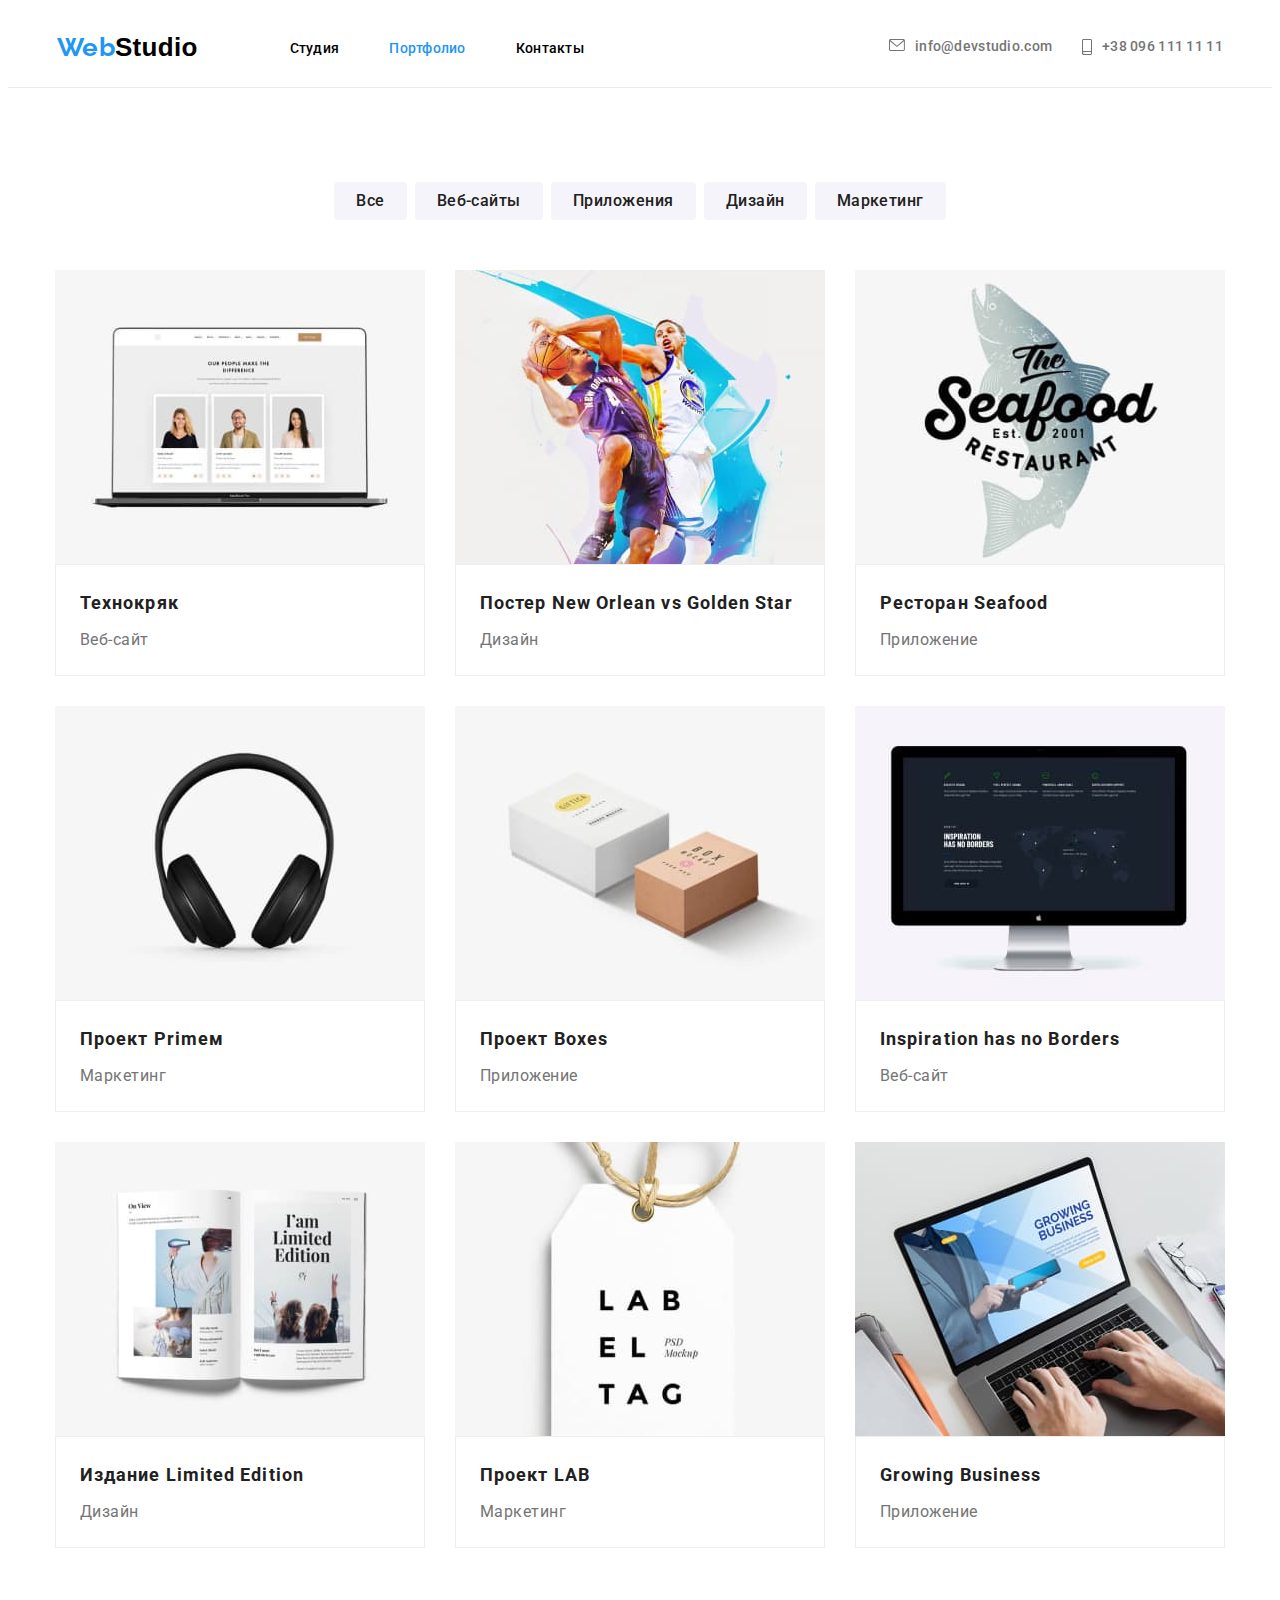
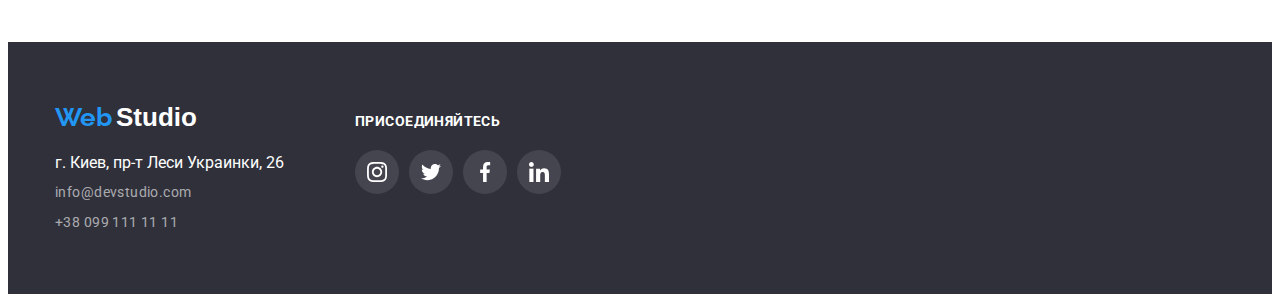
==== portfolio.html @ f614deb0 "Add files via upload" ====
<!DOCTYPE html>
<html lang="ru">
<head>
    <meta charset="UTF-8">
    <meta http-equiv="X-UA-Compatible" content="IE=edge">
    <meta name="viewport" content="width=device-width, initial-scale=1.0">
    <link rel="preconnect" href="https://fonts.googleapis.com">
    <link rel="preconnect" href="https://fonts.gstatic.com" crossorigin>
    <link href="https://fonts.googleapis.com/css2?family=Oleo+Script&family=Raleway:wght@700&family=Roboto:wght@400;500;700;900&display=swap" rel="stylesheet">
    <link rel="stylesheet" href="https://cdnjs.cloudflare.com/ajax/libs/modern-normalize/1.1.0/modern-normalize.min.css" integrity="sha512-wpPYUAdjBVSE4KJnH1VR1HeZfpl1ub8YT/NKx4PuQ5NmX2tKuGu6U/JRp5y+Y8XG2tV+wKQpNHVUX03MfMFn9Q==" crossorigin="anonymous" referrerpolicy="no-referrer" />
    <link href="styles.css" rel="stylesheet">
    <title>portfolio</title>
</head>
<body>
    <!--Шапка сайта-->
    <header class="portfolio-header">
        <div class="header container">
            <nav class="navigation">
                <a class="link" href="/">
                <span class="web">Web</span>
                <span class="studio">Studio</span>
                </a>
            </nav>
            <ul class="navigation-list">
                <li class="list"> <a class="link" href="index.html">Студия</a></li> 
                <li class="list"> <a class="link current" href="/">Портфолио</a></li> 
                <li class="list"> <a class="link" href="/">Контакты</a></li> 
            </ul>
    
            <ul class="contacts">
                <li class="mail-list list"><a class="mail link" href="mailto:info@devstudio.com">
                        <svg class="icon-mail">
                            <use href="/images/sprite.svg#icon-mail"></use>
                        </svg>info@devstudio.com</a></li>
                <li class="tel-list list"><a class="tel link" href="tel:+380961111111">
                        <svg class="icon-tel">
                            <use href="/images/sprite.svg#icon-tel"></use>
                        </svg>+38 096 111 11 11</a></li>
            </ul>
        </div>
    </header>
    <!--Герой-->
<main>
    <section class="menu">
        <div class="container">
            <ul class="menu-list">
                <li class="list">
                    <button class="menu-btn">Все</button>
                </li>
                <li class="list">
                    <button class="menu-btn">Веб-сайты</button>
                </li>
                <li class="list">
                    <button class="menu-btn">Приложения</button>
                </li>
                <li class="list">
                    <button class="menu-btn">Дизайн</button>
                </li>
                <li class="list">
                    <button class="menu-btn">Маркетинг</button>
                </li>
            </ul>
        </div>

        <div class="container">
            <ul class="gallery">
                <li class="gallery-list list">
                    <img src="images/gallery-1.jpg" alt="Проект Технокряк">
                    <div class="gallery-description">
                      <h2 class="gallery-title">Технокряк</h2>
                      <p class="gallery-text">Веб-сайт</p>
                    </div>
                    
                </li>
                <li class="gallery-list list">
                    <img src="images/gallery-2.jpg" alt="Постер New Orlean vs Golden Star">
                    <div class="gallery-description">
                      <h2 class="gallery-title">Постер New Orlean vs Golden Star</h2>
                      <p class="gallery-text">Дизайн</p>
                    </div>
                    
                </li>
                <li class="gallery-list list">
                    <img src="images/gallery-3.jpg" alt="Проект Ресторан Seafood">
                    <div class="gallery-description">
                      <h2 class="gallery-title">Ресторан Seafood</h2>
                      <p class="gallery-text">Приложение</p>
                    </div>
                    
                </li>    
                <li class="gallery-list list">
                    <img src="images/gallery-4.jpg" alt="Проект Prime">
                    <div class="gallery-description">
                      <h2 class="gallery-title">Проект Primeм</h2>
                      <p class="gallery-text">Маркетинг</p>
                    </div>
                    
                </li>
                <li class="gallery-list list">
                    <img src="images/gallery-5.jpg" alt="Проект Boxes">
                    <div class="gallery-description">
                      <h2 class="gallery-title">Проект Boxes</h2>
                      <p class="gallery-text">Приложение</p>
                    </div>
                    
                </li>
                <li class="gallery-list list">
                    <img src="images/gallery-6.jpg" alt="Inspiration has no Borders">
                    <div class="gallery-description">
                      <h2 class="gallery-title">Inspiration has no Borders</h2>
                      <p class="gallery-text">Веб-сайт</p>
                    </div>
                    
                </li>
                <li class="gallery-list list">
                    <img src="images/gallery-7.jpg" alt="Издание Limited Edition">
                    <div class="gallery-description">
                      <h2 class="gallery-title">Издание Limited Edition</h2>
                      <p class="gallery-text">Дизайн</p>
                    </div>
     
                    
                </li>
                <li class="gallery-list list">
                    <img src="images/gallery-8.jpg" alt="Проект LAB">
                    <div class="gallery-description">
                      <h2 class="gallery-title">Проект LAB</h2>
                      <p class="gallery-text">Маркетинг</p>
                    </div>
                    
                </li>
                <li class="gallery-list list">
                    <img src="images/gallery-9.jpg" alt="Проект Growing Business">
                    <div class="gallery-description">
                      <h2 class="gallery-title">Growing Business</h2>
                      <p class="gallery-text">Приложение</p>
                    </div>
                    
                </li>
             </ul>
        </div>
    </section>
</main>
<!--Футер-->
<footer>
    <div class="footer">
        <div class="footer-adress-list">
            <a class="logo link" href="/">
                <span class="web">Web</span>
                <span class="studio">Studio</span>
            </a>
            <address class="footer-address">
                <p class="address">г. Киев, пр-т Леси Украинки, 26</p>
                <a class="mail link" href="mailto:info@devstudio.com">info@devstudio.com</a>
                <a class="tel link" href="tel:+380991111111">+38 099 111 11 11</a>
            </address>
        </div>
        <div class="footer-social-links">
            <p class="footer-text">Присоединяйтесь</p>
            <ul class="footer-items">
                <li class="footer-list list">
                    <a class="footer-social-list-link">
                        <svg class="footer-icons" width="20" height="20">
                            <use href="./images/sprite.svg#icon-instagram" </use>
                        </svg>
                    </a>
                </li>
                <li class="footer-list list">
                    <a class="footer-social-list-link">
                        <svg class="footer-icons" width="20" height="20">
                            <use href="./images/sprite.svg#icon-twitter" </use>
                        </svg>
                    </a>
                </li>
                <li class="footer-list list">
                    <a class="footer-social-list-link">
                        <svg class="footer-icons" width="20" height="20">
                            <use href="./images/sprite.svg#icon-facebook" </use>
                        </svg>
                    </a>
                </li>
                <li class="footer-list list">
                    <a class="footer-social-list-link">
                        <svg class="footer-icons" width="20" height="20">
                            <use href="./images/sprite.svg#icon-linkedin" </use>
                        </svg>
                    </a>
                </li>
            </ul>
        </div>
    </div>

</footer>
</body>
</html>
---- styles.css ----
:root {
--accent-color: #2196F3;
--dark-grey-color: #212121;
--grey-color: #757575;
--black-color: #000000;
--white-color: #FFFFFF; 
--bg-color: #2F303A;
--icons-color: #AFB1B8;
}
*,
*::before,
*::after {
  box-sizing: border-box;
}
h1,
h2,
h3,
h4,
h5,
h6,
p {
  margin-top: 0;
  margin-bottom: 0;

}
body {
    font-family: 'Roboto', sans-serif;
    font-style: normal;
    color: var(--dark-grey-color);
}
ul, ol {
    margin-top: 0;
    margin-bottom: 0;
    padding-left: 0;
}

img {
    display: block;
    max-width: 100%;
    height: auto;
    margin: 0;

}
address {
    font-style: normal;
}
header {
    padding-top: 24px;
    padding-bottom: 24px;
}
.container {
    max-width: 1200px;
    margin-left: auto;
    margin-right: auto;
    padding-left: 15px;
    padding-right: 15px;
}
.header {
    display: flex;
    justify-content: center;
    align-items: center;  
}
button {
    cursor: pointer;
}
section {
    padding-bottom: 94px;
}
.list {
    list-style: none;
}
.link {
    text-decoration: none;
}
.link.current {
    color: var(--accent-color);
}
.navigation {
    margin-right: 92px;
}
.navigation-list {
    display: flex;
}
.navigation-list a {
    font-weight: 500;
    font-size: 14px;
    line-height: 1.14;
    letter-spacing: 0.02em;
    color: var(--black-color);
}
.navigation-list li:not(:last-child) {
    margin-right: 50px;
}

.navigation a {
    display:flex;
    color: var(--dark-grey-color);
    font-weight: 500;
    font-size: 14px;
    line-height: 1.14;
    letter-spacing: 0.02em;
}
.navigation a:hover,
.navigation a:focus {
    color: var(--accent-color);
}
.web {
    font-family: 'Raleway', sans-serif;
    font-weight: bold;
    font-size: 26px;
    line-height: 1.19;
    color: var(--accent-color);
}
.studio {
    font-family: 'Oleo', sans-serif;
    font-weight: bold;
    font-size: 26px;
    line-height: 1.19;
    color: var(--black-color);
}
.contacts {
    display: flex;
}
.mail-list {
    margin-left: 305px;
}
.tel-list {
    margin-left: 30px;
}
.mail-list a,
.tel-list a {
    display: flex;
    text-align: center;
    justify-content: center;
}
.mail, .tel {
    display: inline-block;
    font-weight: 500;
    font-size: 14px;
    line-height: 1.14;
    letter-spacing: 0.02em;
    color: var(--grey-color);
    min-width: 122px;
}
.mail:hover,
.mail:focus,
.tel:hover,
.tel:focus {
    color: var(--accent-color);
}

.icon-mail {
    fill: currentColor;
    width: 16px;
    height: 12px;
    margin-right: 10px;
    vertical-align: middle;
}
.icon-tel {
    fill: currentColor;
    width: 10px;
    height: 16px;
    margin-right: 10px;
    vertical-align: middle;
}
.hero {
    min-width: 1600px;
    height: 600px;
    background-size: cover;
    background-image: linear-gradient(rgba(47, 48, 58, 0.4),rgba(47, 48, 58, 0.4)), url(/images/bg.jpg);
    background-repeat: no-repeat;
    text-align: center;
    padding-top: 200px;
    padding-bottom: 200px;
    margin: 0 auto;
}

.hero-title {
    color: var(--white-color);
    text-transform: uppercase;
    font-weight: 900;
    font-size: 44px;
    line-height: 1.36;
    letter-spacing: 0.06em;
    text-align: center;
    padding-bottom: 30px;
}
.hero-button {
    font-family: 'Roboto', sans-serif;
    font-style: normal;
    min-width: 200px;
    height: 50px;
    font-weight: bold;
    font-size: 16px;
    line-height: 1.88;
    letter-spacing: 0.06em;
    text-align: center;
    background-color: var(--accent-color);
    color: var(--white-color);
    padding: 10px 32px;
    margin: 0 auto;
    box-shadow: 0px 4px 4px rgba(0, 0, 0, 0.15);
    border-radius: 4px;
    border-color: transparent;
}
.caption {
    font-weight: bold;
    font-size: 36px;
    line-height: 1.17;
    text-align: center;
    letter-spacing: 0.03em;
    margin-bottom: 50px;
}
.features {
    margin: 0 auto;
    padding-top: 94px;
    padding-bottom: 94px;
}
.features ul {
    display: flex;
}
.features-list {
    width: 270px;
}
.features-list:not(:last-child) {
    margin-right: 30px;
}
.features-box {
    display: flex;
    align-items: center; 
    justify-content: center;
    width: 270px;
    height: 120px;
    background-color: #F5F4FA;
    border-radius: 4px;
    border-color: transparent;
    margin-bottom: 30px;
}
.features-icons {
    width: 70px;
    height: 70px;
}
.features-title {
    font-weight: bold;
    font-size: 14px;
    line-height: 16px;
    letter-spacing: 1.14;
    text-transform: uppercase;
    margin-bottom: 10px;
}
.features-text {
    font-family: 'Roboto', sans-serif;
    font-style: normal;
    font-weight: normal;
    font-size: 14px;
    line-height: 1.71;
    letter-spacing: 0.03em;
    color: var(--grey-color);
}
.examples {
    display: flex;
    margin: 0 auto;
    flex-basis: calc(100% / 3 -30px);
}
.examples li:not(:last-child) {
    margin-right: 30px;
}
.team {
    display: flex;
    padding-top: 94px;;
    padding-bottom: 94px;
    background-color: #F5F4FA;
    min-width: 1600px;
}

.team-list {
    display: flex;
    align-items: center;
}
.team-list-card {
    box-sizing: border-box;
    margin-right: 30px;
    flex-basis: calc(100% / 4 -30px);
    background-color: var(--white-color);
    box-shadow: 0px 1px 3px rgba(0, 0, 0, 0.12), 0px 1px 1px rgba(0, 0, 0, 0.14), 0px 2px 1px rgba(0, 0, 0, 0.2);
    border-radius: 0px 0px 4px 4px;
}
.team-list-card img {
    width: 100%;
}
.team-list-card:not(:last-child) {
    margin-right: 30px;
}
.team-description {
    padding-top: 30px;
    padding-bottom: 30px;
    padding-left: 32px;
    padding-right: 32px;
}
.name {
    font-weight: 500;
    font-size: 16px;
    line-height: 1.19;
    text-align: center;
    letter-spacing: 0.03em;
    margin-bottom: 10px;
}
.position {
    font-weight: normal;
    font-size: 16px;
    line-height: 1.19;
    text-align: center;
    letter-spacing: 0.03em;
    color: var(--grey-color);
}
.social-list {
    display: flex;
    justify-content: space-between;
    margin-top: 16px;
}

.social-list-link {
    display: flex;
    align-items: center;
    justify-content: center;
    width: 44px;
    height: 44px;
    background-color: none;
    border-radius: 50%;
}
.social-list-link:hover,
.social-list-link:focus {
    background-color: var(--accent-color);
}
.social-list-icon, .clients-list-icon {
    fill: var(--icons-color);
}
.social-list-link:hover .social-list-icon,
.social-list-link:focus .social-list-icon {
    fill: var(--white-color);
}
.all-clients {
    padding-top: 92px;
    padding-bottom: 96px;
}
.clients {
    display: flex;
    text-align: center;
    justify-content: center;
}
.clients-list {
    border: 1px solid var(--icons-color);
    border-radius: 4px;
}
.clients-list:not(:last-child) {
    margin-right: 30px;
}
.clients-list:hover,
.clients-list:focus {
    fill: var(--accent-color);
    border: 1px solid var(--accent-color);
}
.clients-list-link:hover .clients-list-icon,
.clients-list-link:focus .clients-list-icon {
    fill: var(--accent-color);
}
footer {
    height: 252px;
    background-color: var(--bg-color);
}
footer .studio,
footer .address {
    color: var(--white-color);
}
.footer {
    display: flex;
    align-items: baseline;
    width: 1200px;
    margin-left: auto;
    margin-right: auto;
    padding: 60px 15px;
}
.footer-address {
    margin-top: 20px;
}
.footer-address a {
    font-family: 'Roboto', sans-serif;
    font-style: normal;
    font-weight: normal;
    font-size: 14px;
    line-height: 1.71;
    letter-spacing: 0.03em;
    color: rgba(255, 255, 255, 0.6);
}

address .mail {
    display: block;
    margin-top: 9px;
    margin-bottom: 6px;
}
.footer-adress-list {
    min-width: 230px;
    margin-right: 70px;
}
.footer-social-links {
    min-width: 206px;
}
.footer-text {
    font-family: 'Roboto',sans-serif;
    font-style: normal;
    font-weight: 700;
    font-size: 14px;
    font-weight: 16px;
    line-height: 1.14;
    letter-spacing: 0.03em;
    text-transform: uppercase;
    color: var(--white-color);
    margin-bottom: 20px;

}
.footer-items {
    display: flex;
}
.footer-list:not(:last-child) {
    margin-right: 10px;
}

.footer-social-list-link {
    display: flex;
    align-items: center;
    justify-content: center;
    width: 44px;
    height: 44px;
    background-color: rgba(255, 255, 255, 0.1);
    border-radius: 50%;
}
.footer-social-list-link:hover,
.footer-social-list-link:focus {
    background-color: var(--accent-color);
}
.footer-icons {
    fill: var(--white-color);
}
.portfolio-header {
    border-bottom: 1px solid #ECECEC;
}
.menu {
    padding-top: 94px;
    padding-bottom: 94px;
}
.menu-list {
    display: flex;
    justify-content: center;
    margin-bottom: 50px;
}
.menu-list li:not(:last-child) {
    margin-right: 8px;
}
.menu-btn {
    font-family: 'Roboto', sans-serif; 
    font-style: normal;
    font-weight: 500;
    font-size: 16px;
    line-height: 1.625;
    text-align: center;
    letter-spacing: 0.03em;
    background-color: #F5F4FA;
    color: var(--dark-grey-color);
    border-radius: 4px;
    border: transparent;
    padding: 6px 22px;
}
.menu-btn:hover,
.menu-btn:focus {
    background-color: var(--accent-color);
    color: var(--white-color);
}
.gallery {
    display: flex;
    flex-wrap: wrap;
    margin-right: -30px;
    margin-bottom: -30px;
}
.gallery-list {
    margin-right: 30px;
    margin-bottom: 30px;
    flex-basis: calc(100%/3 - 30px);
}
.gallery-list:nth-child(3n) {
    margin-right: 0;
}

.gallery-list img {
    width: 370px;
}
.gallery-description {
    box-sizing: content-box;
    border:  1px solid #EEEEEE;
    padding: 20px 24px;
}
.gallery-title {
    font-weight: bold;
    font-size: 18px;
    line-height: 36px;
    letter-spacing: 0.06em;
    color: var(--dark-grey-color);

}  
.gallery-text {
    font-weight: normal;
    font-size: 16px;
    line-height: 30px;
    letter-spacing: 0.03em;
    color: var(--grey-color);
    margin-top: 4px;
}
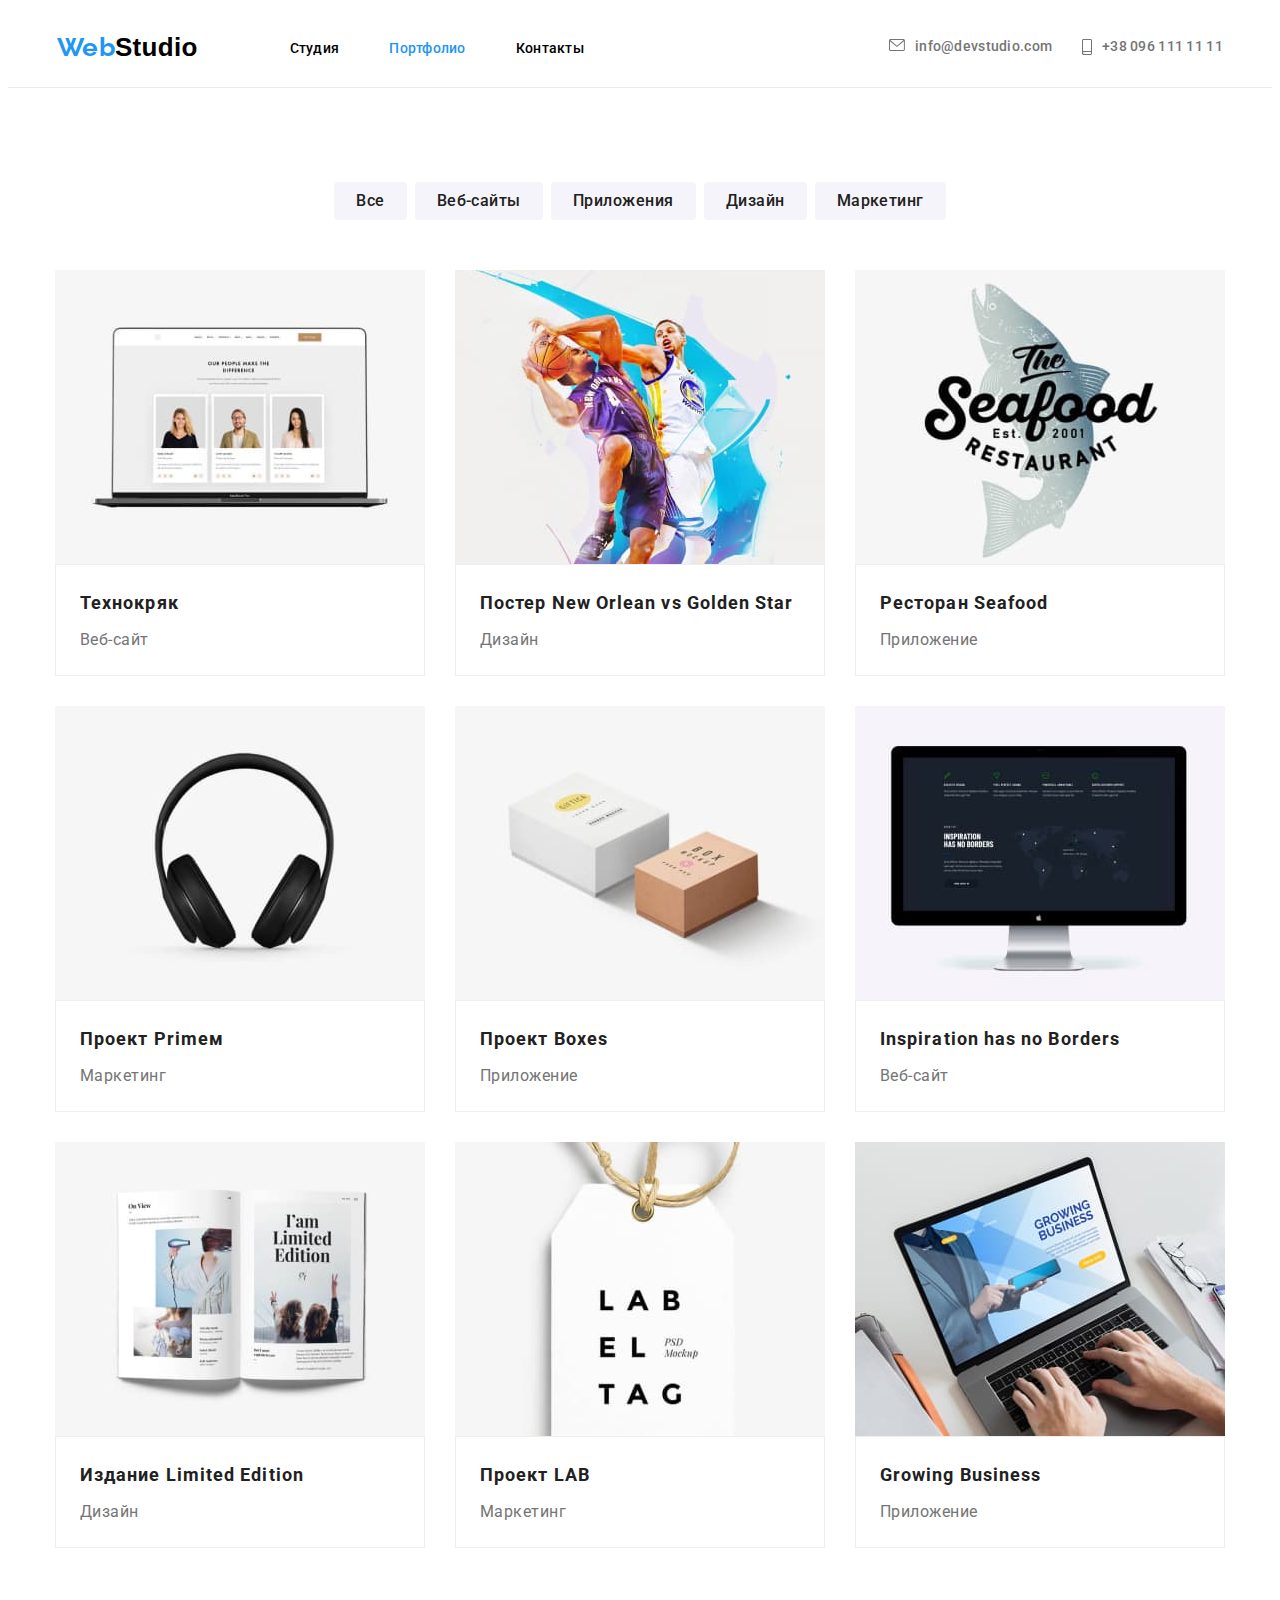
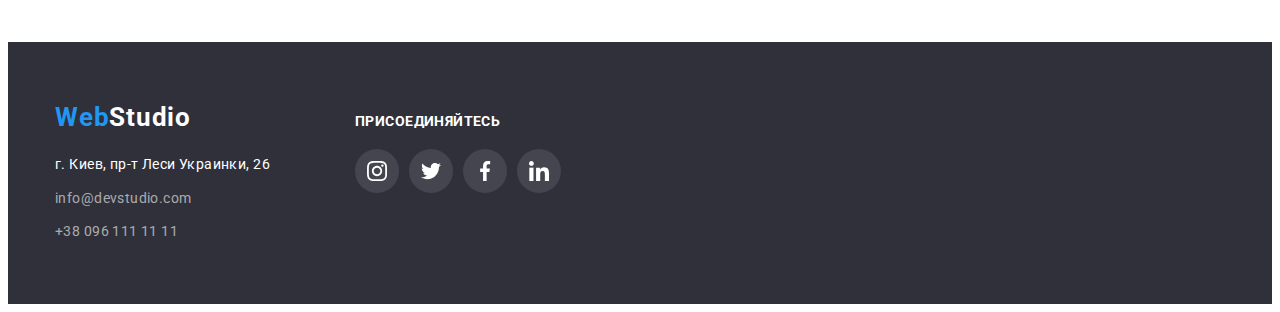
==== commit cb670edd: "Add files via upload" ====
--- a/portfolio.html
+++ b/portfolio.html
@@ -30,11 +30,11 @@
             <ul class="contacts">
                 <li class="mail-list list"><a class="mail link" href="mailto:info@devstudio.com">
                         <svg class="icon-mail">
-                            <use href="/images/sprite.svg#icon-mail"></use>
+                            <use href="images/sprite.svg#icon-mail"></use>
                         </svg>info@devstudio.com</a></li>
                 <li class="tel-list list"><a class="tel link" href="tel:+380961111111">
                         <svg class="icon-tel">
-                            <use href="/images/sprite.svg#icon-tel"></use>
+                            <use href="images/sprite.svg#icon-tel"></use>
                         </svg>+38 096 111 11 11</a></li>
             </ul>
         </div>
@@ -65,131 +65,156 @@
         <div class="container">
             <ul class="gallery">
                 <li class="gallery-list list">
-                    <img src="images/gallery-1.jpg" alt="Проект Технокряк">
-                    <div class="gallery-description">
-                      <h2 class="gallery-title">Технокряк</h2>
-                      <p class="gallery-text">Веб-сайт</p>
-                    </div>
-                    
-                </li>
-                <li class="gallery-list list">
-                    <img src="images/gallery-2.jpg" alt="Постер New Orlean vs Golden Star">
-                    <div class="gallery-description">
-                      <h2 class="gallery-title">Постер New Orlean vs Golden Star</h2>
-                      <p class="gallery-text">Дизайн</p>
-                    </div>
-                    
-                </li>
-                <li class="gallery-list list">
-                    <img src="images/gallery-3.jpg" alt="Проект Ресторан Seafood">
-                    <div class="gallery-description">
-                      <h2 class="gallery-title">Ресторан Seafood</h2>
-                      <p class="gallery-text">Приложение</p>
-                    </div>
-                    
+                    <div class="gallery-card">
+                        <a class="link" href="/">
+                            <img class="gallery-photo" src="images/gallery-1.jpg" alt="Проект Технокряк">
+                            <div class="gallery-description">
+                                <h2 class="gallery-title">Технокряк</h2>
+                                <p class="gallery-text">Веб-сайт</p>
+                            </div>
+                        </a>
+                    </div>
+                </li>
+                <li class="gallery-list list">
+                    <div class="gallery-card">
+                        <a class="link" href="/">
+                            <img src="images/gallery-2.jpg" alt="Постер New Orlean vs Golden Star">
+                            <div class="gallery-description">
+                                <h2 class="gallery-title">Постер New Orlean vs Golden Star</h2>
+                                <p class="gallery-text">Дизайн</p>
+                            </div>
+                        </a>
+                    </div>
+                </li>
+                <li class="gallery-list list">
+                    <div class="gallery-card">
+                        <a class="link" href="/">
+                            <img src="images/gallery-3.jpg" alt="Проект Ресторан Seafood">
+                            <div class="gallery-description">
+                                <h2 class="gallery-title">Ресторан Seafood</h2>
+                                <p class="gallery-text">Приложение</p>
+                            </div>
+                        </a>
+                    </div>
                 </li>    
                 <li class="gallery-list list">
-                    <img src="images/gallery-4.jpg" alt="Проект Prime">
-                    <div class="gallery-description">
-                      <h2 class="gallery-title">Проект Primeм</h2>
-                      <p class="gallery-text">Маркетинг</p>
-                    </div>
-                    
-                </li>
-                <li class="gallery-list list">
-                    <img src="images/gallery-5.jpg" alt="Проект Boxes">
-                    <div class="gallery-description">
-                      <h2 class="gallery-title">Проект Boxes</h2>
-                      <p class="gallery-text">Приложение</p>
-                    </div>
-                    
-                </li>
-                <li class="gallery-list list">
-                    <img src="images/gallery-6.jpg" alt="Inspiration has no Borders">
-                    <div class="gallery-description">
-                      <h2 class="gallery-title">Inspiration has no Borders</h2>
-                      <p class="gallery-text">Веб-сайт</p>
-                    </div>
-                    
-                </li>
-                <li class="gallery-list list">
-                    <img src="images/gallery-7.jpg" alt="Издание Limited Edition">
-                    <div class="gallery-description">
-                      <h2 class="gallery-title">Издание Limited Edition</h2>
-                      <p class="gallery-text">Дизайн</p>
-                    </div>
-     
-                    
-                </li>
-                <li class="gallery-list list">
-                    <img src="images/gallery-8.jpg" alt="Проект LAB">
-                    <div class="gallery-description">
-                      <h2 class="gallery-title">Проект LAB</h2>
-                      <p class="gallery-text">Маркетинг</p>
-                    </div>
-                    
-                </li>
-                <li class="gallery-list list">
-                    <img src="images/gallery-9.jpg" alt="Проект Growing Business">
-                    <div class="gallery-description">
-                      <h2 class="gallery-title">Growing Business</h2>
-                      <p class="gallery-text">Приложение</p>
-                    </div>
-                    
+                    <div class="gallery-card">
+                        <a class="link" href="/">
+                            <img src="images/gallery-4.jpg" alt="Проект Prime">
+                            <div class="gallery-description">
+                                <h2 class="gallery-title">Проект Primeм</h2>
+                                <p class="gallery-text">Маркетинг</p>
+                            </div>
+                        </a>
+                    </div>
+                </li>
+                <li class="gallery-list list">
+                    <div class="gallery-card">
+                        <a class="link" href="/">
+                            <img src="images/gallery-5.jpg" alt="Проект Boxes">
+                            <div class="gallery-description">
+                                <h2 class="gallery-title">Проект Boxes</h2>
+                                <p class="gallery-text">Приложение</p>
+                            </div>
+                        </a>
+                    </div>
+                </li>
+                <li class="gallery-list list">
+                    <div class="gallery-card">
+                        <a class="link" href="/">
+                            <img src="images/gallery-6.jpg" alt="Inspiration has no Borders">
+                            <div class="gallery-description">
+                                <h2 class="gallery-title">Inspiration has no Borders</h2>
+                                <p class="gallery-text">Веб-сайт</p>
+                            </div>
+                        </a>
+                    </div>  
+                </li>
+                <li class="gallery-list list">
+                    <div class="gallery-card">
+                        <a class="link" href="/">
+                            <img src="images/gallery-7.jpg" alt="Издание Limited Edition">
+                            <div class="gallery-description">
+                                <h2 class="gallery-title">Издание Limited Edition</h2>
+                                <p class="gallery-text">Дизайн</p>
+                            </div>
+                        </a>
+                    </div>
+                </li>
+                <li class="gallery-list list">
+                    <div class="gallery-card">
+                        <a class="link" href="/">
+                            <img src="images/gallery-8.jpg" alt="Проект LAB">
+                            <div class="gallery-description">
+                                <h2 class="gallery-title">Проект LAB</h2>
+                                <p class="gallery-text">Маркетинг</p>
+                            </div>
+                        </a>
+                    </div>
+                </li>
+                <li class="gallery-list list">
+                    <div class="gallery-card">
+                        <a class="link" href="/">
+                            <img src="images/gallery-9.jpg" alt="Проект Growing Business">
+                            <div class="gallery-description">
+                                <h2 class="gallery-title">Growing Business</h2>
+                                <p class="gallery-text">Приложение</p>
+                            </div>
+                        </a>
+                    </div>
                 </li>
              </ul>
         </div>
     </section>
 </main>
 <!--Футер-->
-<footer>
-    <div class="footer">
-        <div class="footer-adress-list">
-            <a class="logo link" href="/">
-                <span class="web">Web</span>
-                <span class="studio">Studio</span>
-            </a>
-            <address class="footer-address">
-                <p class="address">г. Киев, пр-т Леси Украинки, 26</p>
-                <a class="mail link" href="mailto:info@devstudio.com">info@devstudio.com</a>
-                <a class="tel link" href="tel:+380991111111">+38 099 111 11 11</a>
-            </address>
-        </div>
-        <div class="footer-social-links">
-            <p class="footer-text">Присоединяйтесь</p>
-            <ul class="footer-items">
-                <li class="footer-list list">
-                    <a class="footer-social-list-link">
-                        <svg class="footer-icons" width="20" height="20">
-                            <use href="./images/sprite.svg#icon-instagram" </use>
-                        </svg>
-                    </a>
-                </li>
-                <li class="footer-list list">
-                    <a class="footer-social-list-link">
-                        <svg class="footer-icons" width="20" height="20">
-                            <use href="./images/sprite.svg#icon-twitter" </use>
-                        </svg>
-                    </a>
-                </li>
-                <li class="footer-list list">
-                    <a class="footer-social-list-link">
-                        <svg class="footer-icons" width="20" height="20">
-                            <use href="./images/sprite.svg#icon-facebook" </use>
-                        </svg>
-                    </a>
-                </li>
-                <li class="footer-list list">
-                    <a class="footer-social-list-link">
-                        <svg class="footer-icons" width="20" height="20">
-                            <use href="./images/sprite.svg#icon-linkedin" </use>
+<footer class="footer">
+    <div class="footer-container container">
+        <div class="contacts-footer">
+            <a href="./index.html" class="logo-footer">Web<span class="studio-logo-footer">Studio</span></a>
+            <address class="address">г. Киев, пр-т Леси Украинки, 26</address>
+
+            <ul class="list">
+                <li class="contacts-footer-list"><a href="mailto:info@devstudio.com"
+                        class="contacts-footer">info@devstudio.com</a></li>
+                <li class="contacts-footer-li"><a href="tel:+380961111111" class="contacts-footer">+38 096 111 11 11</a>
+                </li>
+            </ul>
+        </div>
+        <div class="social-footer">
+            <p class="join-social">присоединяйтесь</p>
+            <ul class="footer-social-list">
+                <li class="social-footer-item list">
+                    <a href="" class="social-footer-link">
+                        <svg class="social-footer-icon" width="20" height="20">
+                            <use href="./images/sprite.svg#icon-instagram"></use>
+                        </svg>
+                    </a>
+                </li>
+                <li class="social-footer-item list">
+                    <a href="" class="social-footer-link">
+                        <svg class="social-footer-icon" width="20" height="20">
+                            <use href="./images/sprite.svg#icon-twitter"></use>
+                        </svg>
+                    </a>
+                </li>
+                <li class="social-footer-item list">
+                    <a href="" class="social-footer-link">
+                        <svg class="social-footer-icon" width="20" height="20">
+                            <use href="./images/sprite.svg#icon-facebook"></use>
+                        </svg>
+                    </a>
+                </li>
+                <li class="social-footer-item list">
+                    <a href="" class="social-footer-link">
+                        <svg class="social-footer-icon" width="20" height="20">
+                            <use href="./images/sprite.svg#icon-linkedin"></use>
                         </svg>
                     </a>
                 </li>
             </ul>
         </div>
     </div>
-
 </footer>
 </body>
 </html>--- a/styles.css
+++ b/styles.css
@@ -21,8 +21,8 @@
 p {
   margin-top: 0;
   margin-bottom: 0;
-
-}
+}
+
 body {
     font-family: 'Roboto', sans-serif;
     font-style: normal;
@@ -101,7 +101,10 @@
     letter-spacing: 0.02em;
 }
 .navigation a:hover,
-.navigation a:focus {
+.navigation a:focus,
+.navigation-list a:hover,
+.navigation-list a:focus {
+    display: block;
     color: var(--accent-color);
 }
 .web {
@@ -146,6 +149,7 @@
 .mail:focus,
 .tel:hover,
 .tel:focus {
+    display: block;
     color: var(--accent-color);
 }
 
@@ -167,7 +171,7 @@
     min-width: 1600px;
     height: 600px;
     background-size: cover;
-    background-image: linear-gradient(rgba(47, 48, 58, 0.4),rgba(47, 48, 58, 0.4)), url(/images/bg.jpg);
+    background-image: linear-gradient(rgba(47, 48, 58, 0.4),rgba(47, 48, 58, 0.4)), url(images/bg.jpg);
     background-repeat: no-repeat;
     text-align: center;
     padding-top: 200px;
@@ -318,7 +322,6 @@
     justify-content: space-between;
     margin-top: 16px;
 }
-
 .social-list-link {
     display: flex;
     align-items: center;
@@ -332,13 +335,13 @@
 .social-list-link:focus {
     background-color: var(--accent-color);
 }
-.social-list-icon, .clients-list-icon {
-    fill: var(--icons-color);
-}
 .social-list-link:hover .social-list-icon,
 .social-list-link:focus .social-list-icon {
     fill: var(--white-color);
 }
+.social-list-icon, .clients-list-icon {
+    fill: var(--icons-color);
+}
 .all-clients {
     padding-top: 92px;
     padding-bottom: 96px;
@@ -349,97 +352,129 @@
     justify-content: center;
 }
 .clients-list {
+    display: flex;
+}
+.clients-list:not(:last-child) {
+    margin-right: 30px;
+}
+.clients-list-link {
+    display: flex;
+    text-align: center;
+    justify-content: center;
+    width: 170px;
+    height: 92px;
     border: 1px solid var(--icons-color);
     border-radius: 4px;
-}
-.clients-list:not(:last-child) {
-    margin-right: 30px;
-}
-.clients-list:hover,
-.clients-list:focus {
-    fill: var(--accent-color);
+    padding: 16px 32px;
+}
+.clients-list-link:hover,
+.clients-list-link:focus {
     border: 1px solid var(--accent-color);
 }
 .clients-list-link:hover .clients-list-icon,
 .clients-list-link:focus .clients-list-icon {
     fill: var(--accent-color);
 }
-footer {
-    height: 252px;
+.footer {
     background-color: var(--bg-color);
-}
-footer .studio,
-footer .address {
+    padding-top: 60px;
+    padding-bottom: 60px;
+}
+
+.logo-footer {
+    display: inline-block;
+
+    margin-bottom: 20px;
+    font-family: 'Roboto', sans-serif;
+    font-weight: 700;
+    font-size: 26px;
+    line-height: 1.19;
+    letter-spacing: 0.03em;
+    color: var(--accent-color);
+    text-decoration: none;
+}
+
+.studio-logo-footer {
     color: var(--white-color);
 }
-.footer {
+
+.address {
+    margin-bottom: 10px;
+    font-style: normal;
+    font-size: 14px;
+    line-height: 1.7;
+    letter-spacing: 0.03em;
+    color: var(--white-color);
+}
+
+.contacts-footer-list:not(:last-child) {
+    margin-bottom: 10px;
+}
+
+.contacts-footer {
+    font-weight: 400;
+    font-size: 14px;
+    line-height: 1.7;
+    letter-spacing: 0.03em;
+    color: rgba(255, 255, 255, 0.6);
+    text-decoration: none;
+}
+
+.contacts-footer:hover,
+.contacts-footer:focus {
+    color: var(--accent-color);
+}
+
+.footer-container {
     display: flex;
     align-items: baseline;
-    width: 1200px;
-    margin-left: auto;
-    margin-right: auto;
-    padding: 60px 15px;
-}
-.footer-address {
-    margin-top: 20px;
-}
-.footer-address a {
-    font-family: 'Roboto', sans-serif;
-    font-style: normal;
-    font-weight: normal;
-    font-size: 14px;
-    line-height: 1.71;
-    letter-spacing: 0.03em;
-    color: rgba(255, 255, 255, 0.6);
-}
-
-address .mail {
-    display: block;
-    margin-top: 9px;
-    margin-bottom: 6px;
-}
-.footer-adress-list {
+}
+
+.contacts-footer {
     min-width: 230px;
     margin-right: 70px;
 }
-.footer-social-links {
-    min-width: 206px;
-}
-.footer-text {
-    font-family: 'Roboto',sans-serif;
-    font-style: normal;
+
+.social-footer {
+    display: block;
+    align-items: center;
+}
+
+.footer-social-list {
+    display: flex;
+}
+
+.social-footer-item:not(:last-child) {
+    margin-right: 10px;
+}
+
+.social-footer-link {
+    display: flex;
+    align-items: center;
+    justify-content: center;
+    width: 44px;
+    height: 44px;
+    border-radius: 50%;
+    background-color: #44454E;
+}
+
+.social-footer-icon {
+    fill: var(--white-color);
+}
+
+.social-footer-link:hover,
+.social-footer-link:focus {
+    background-color: var(--accent-color)
+}
+
+.join-social {
+    margin-bottom: 20px;
     font-weight: 700;
     font-size: 14px;
-    font-weight: 16px;
-    line-height: 1.14;
+    line-height: 16px;
     letter-spacing: 0.03em;
     text-transform: uppercase;
     color: var(--white-color);
-    margin-bottom: 20px;
-
-}
-.footer-items {
-    display: flex;
-}
-.footer-list:not(:last-child) {
-    margin-right: 10px;
-}
-
-.footer-social-list-link {
-    display: flex;
-    align-items: center;
-    justify-content: center;
-    width: 44px;
-    height: 44px;
-    background-color: rgba(255, 255, 255, 0.1);
-    border-radius: 50%;
-}
-.footer-social-list-link:hover,
-.footer-social-list-link:focus {
-    background-color: var(--accent-color);
-}
-.footer-icons {
-    fill: var(--white-color);
 }
 .portfolio-header {
     border-bottom: 1px solid #ECECEC;
@@ -481,6 +516,7 @@
     margin-right: -30px;
     margin-bottom: -30px;
 }
+
 .gallery-list {
     margin-right: 30px;
     margin-bottom: 30px;
@@ -489,8 +525,12 @@
 .gallery-list:nth-child(3n) {
     margin-right: 0;
 }
-
-.gallery-list img {
+.gallery-card a:hover,
+.gallery-card a:focus {
+    box-shadow: 2px 6px 8px 1px rgba(0, 0, 0, 0.3);;
+  
+}
+.gallery-photo {
     width: 370px;
 }
 .gallery-description {
@@ -498,6 +538,7 @@
     border:  1px solid #EEEEEE;
     padding: 20px 24px;
 }
+
 .gallery-title {
     font-weight: bold;
     font-size: 18px;
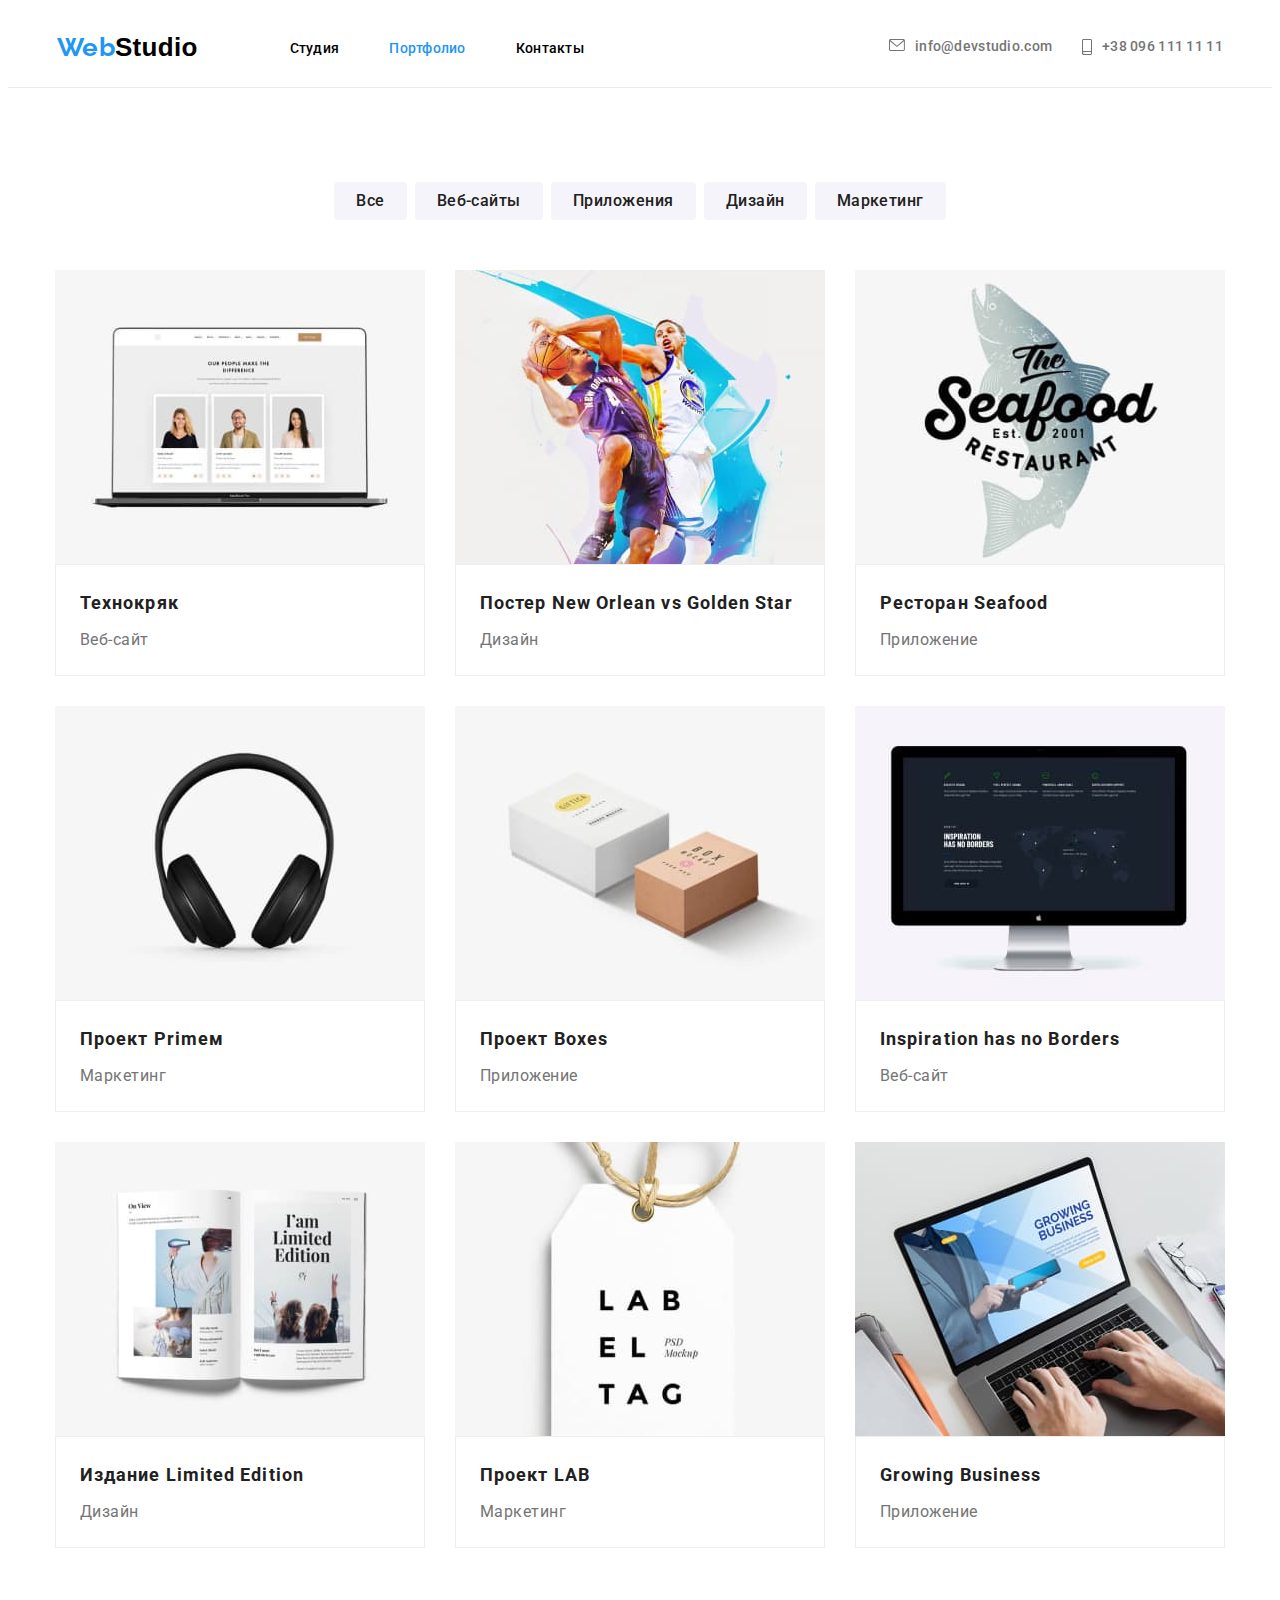
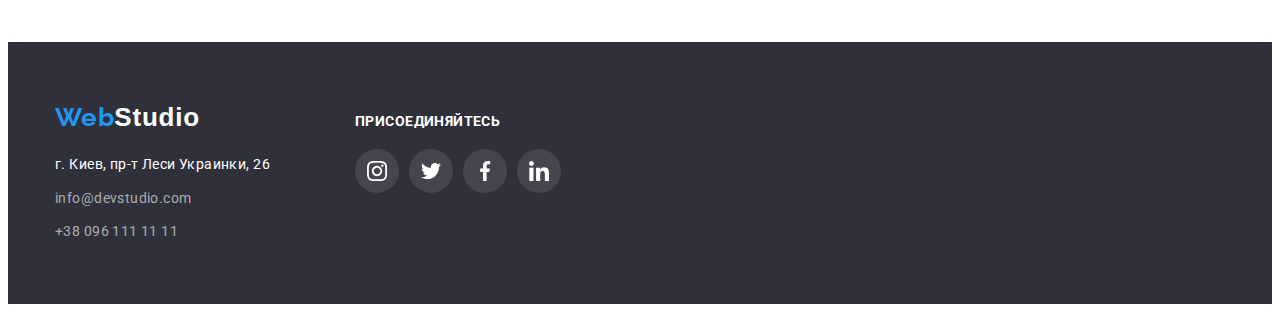
==== commit 0bf84618: "Add files via upload" ====
--- a/portfolio.html
+++ b/portfolio.html
@@ -66,7 +66,7 @@
             <ul class="gallery">
                 <li class="gallery-list list">
                     <div class="gallery-card">
-                        <a class="link" href="/">
+                        <a class="gallery-card-link link" href="/">
                             <img class="gallery-photo" src="images/gallery-1.jpg" alt="Проект Технокряк">
                             <div class="gallery-description">
                                 <h2 class="gallery-title">Технокряк</h2>
@@ -77,7 +77,7 @@
                 </li>
                 <li class="gallery-list list">
                     <div class="gallery-card">
-                        <a class="link" href="/">
+                        <a class="gallery-card-link link" href="/">
                             <img src="images/gallery-2.jpg" alt="Постер New Orlean vs Golden Star">
                             <div class="gallery-description">
                                 <h2 class="gallery-title">Постер New Orlean vs Golden Star</h2>
@@ -88,7 +88,7 @@
                 </li>
                 <li class="gallery-list list">
                     <div class="gallery-card">
-                        <a class="link" href="/">
+                        <a class="gallery-card-link link" href="/">
                             <img src="images/gallery-3.jpg" alt="Проект Ресторан Seafood">
                             <div class="gallery-description">
                                 <h2 class="gallery-title">Ресторан Seafood</h2>
@@ -99,7 +99,7 @@
                 </li>    
                 <li class="gallery-list list">
                     <div class="gallery-card">
-                        <a class="link" href="/">
+                        <a class="gallery-card-link link" href="/">
                             <img src="images/gallery-4.jpg" alt="Проект Prime">
                             <div class="gallery-description">
                                 <h2 class="gallery-title">Проект Primeм</h2>
@@ -110,7 +110,7 @@
                 </li>
                 <li class="gallery-list list">
                     <div class="gallery-card">
-                        <a class="link" href="/">
+                        <a class="gallery-card-link link" href="/">
                             <img src="images/gallery-5.jpg" alt="Проект Boxes">
                             <div class="gallery-description">
                                 <h2 class="gallery-title">Проект Boxes</h2>
@@ -121,7 +121,7 @@
                 </li>
                 <li class="gallery-list list">
                     <div class="gallery-card">
-                        <a class="link" href="/">
+                        <a class="gallery-card-link link" href="/">
                             <img src="images/gallery-6.jpg" alt="Inspiration has no Borders">
                             <div class="gallery-description">
                                 <h2 class="gallery-title">Inspiration has no Borders</h2>
@@ -132,7 +132,7 @@
                 </li>
                 <li class="gallery-list list">
                     <div class="gallery-card">
-                        <a class="link" href="/">
+                        <a class="gallery-card-link link" href="/">
                             <img src="images/gallery-7.jpg" alt="Издание Limited Edition">
                             <div class="gallery-description">
                                 <h2 class="gallery-title">Издание Limited Edition</h2>
@@ -143,7 +143,7 @@
                 </li>
                 <li class="gallery-list list">
                     <div class="gallery-card">
-                        <a class="link" href="/">
+                        <a class="gallery-card-link link" href="/">
                             <img src="images/gallery-8.jpg" alt="Проект LAB">
                             <div class="gallery-description">
                                 <h2 class="gallery-title">Проект LAB</h2>
@@ -154,7 +154,7 @@
                 </li>
                 <li class="gallery-list list">
                     <div class="gallery-card">
-                        <a class="link" href="/">
+                        <a class="gallery-card-link link" href="/">
                             <img src="images/gallery-9.jpg" alt="Проект Growing Business">
                             <div class="gallery-description">
                                 <h2 class="gallery-title">Growing Business</h2>
--- a/styles.css
+++ b/styles.css
@@ -385,7 +385,7 @@
     display: inline-block;
 
     margin-bottom: 20px;
-    font-family: 'Roboto', sans-serif;
+    font-family: 'Raleway',sans-serif;
     font-weight: 700;
     font-size: 26px;
     line-height: 1.19;
@@ -395,6 +395,7 @@
 }
 
 .studio-logo-footer {
+    font-family: 'Oleo', sans-serif;
     color: var(--white-color);
 }
 
@@ -459,6 +460,7 @@
 }
 
 .social-footer-icon {
+   
     fill: var(--white-color);
 }
 
@@ -525,10 +527,15 @@
 .gallery-list:nth-child(3n) {
     margin-right: 0;
 }
-.gallery-card a:hover,
-.gallery-card a:focus {
-    box-shadow: 2px 6px 8px 1px rgba(0, 0, 0, 0.3);;
-  
+.gallery-card-link {
+    display: block;
+}
+.gallery-card-link:hover,
+.gallery-card-link:focus {
+    box-shadow: 0 1px 1px rgba(0, 0, 0, 0.12),
+    0 4px 4px rgba(0, 0, 0, 0.06),
+    1px 4px 6px rgba(0, 0, 0, 0.16);
+    
 }
 .gallery-photo {
     width: 370px;
